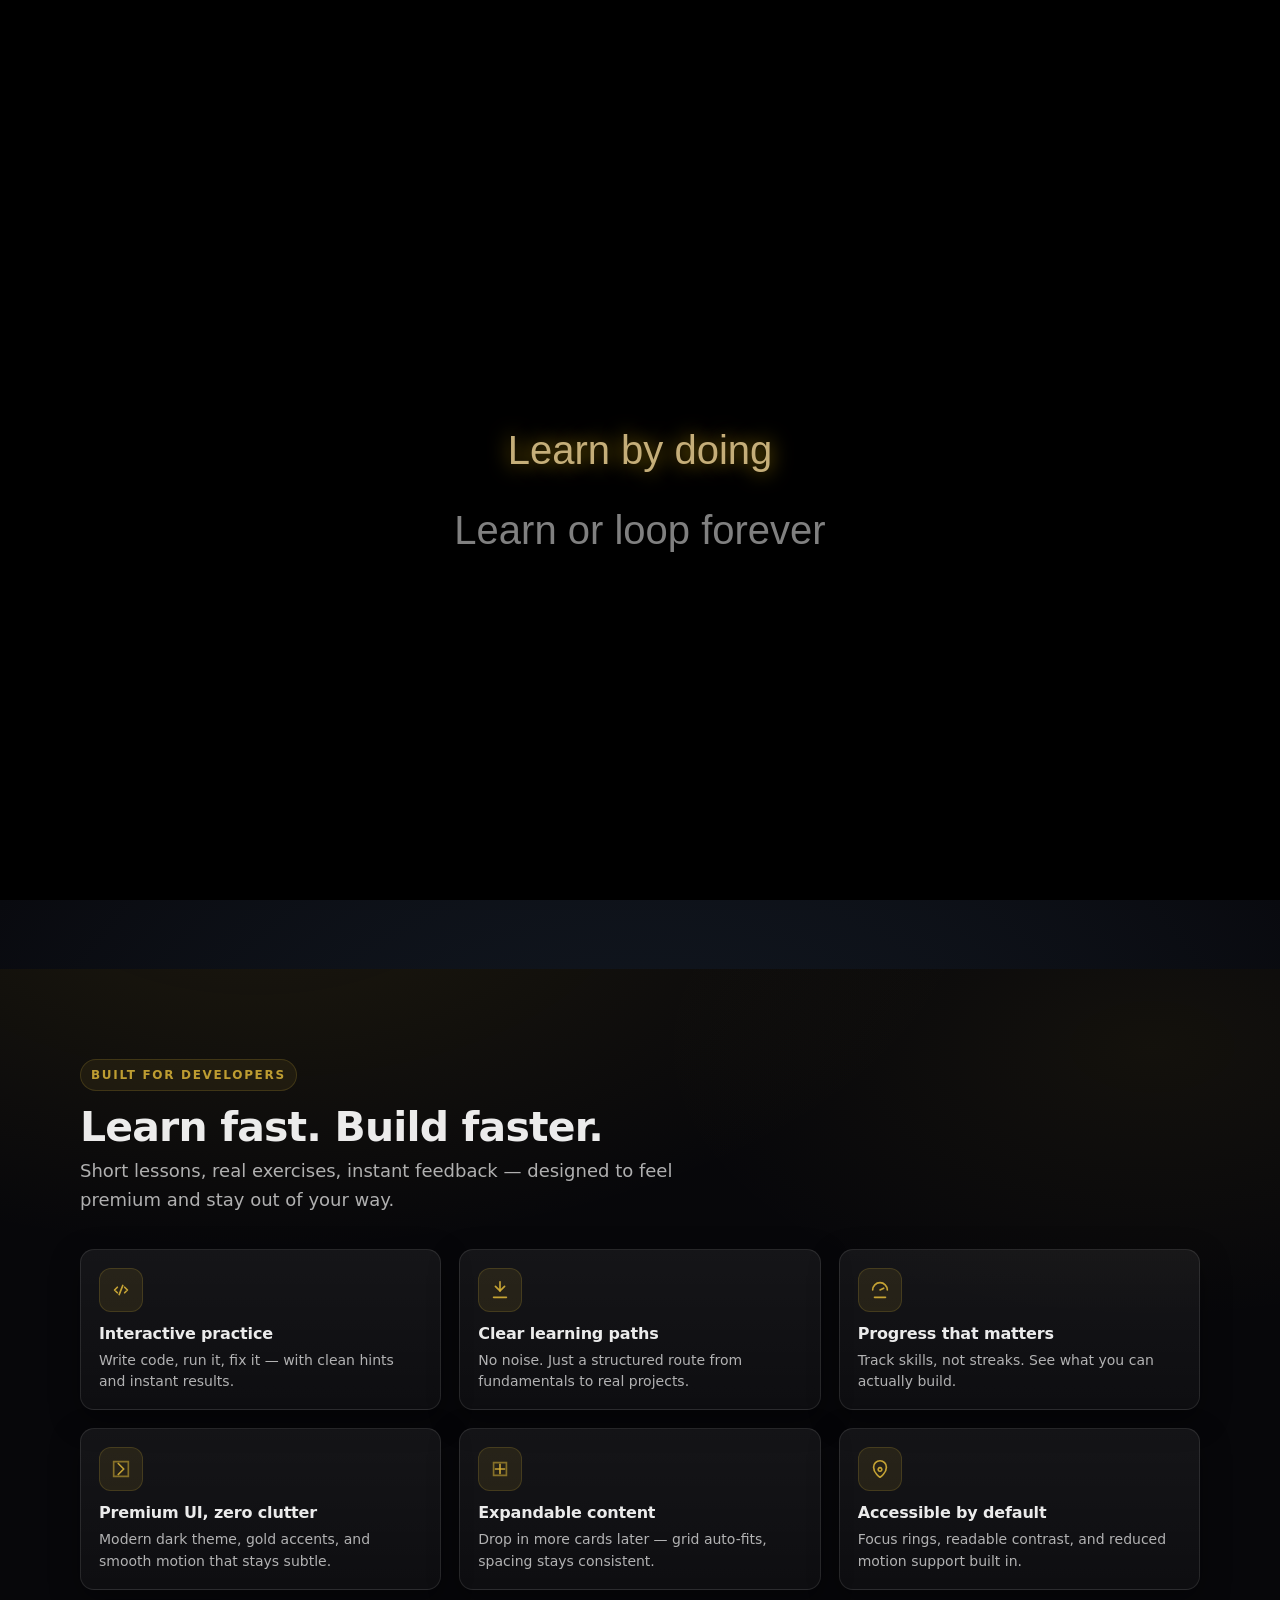
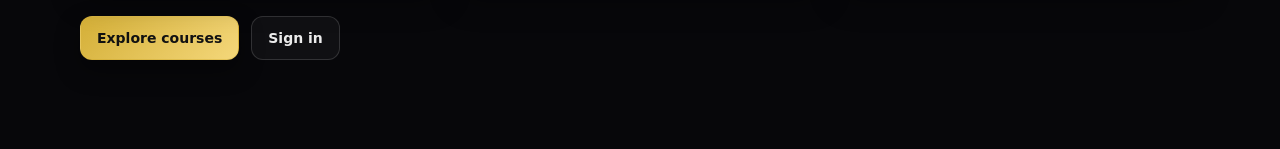
==== index.html @ 48d01db5 "Base commit" ====
<!DOCTYPE html>
<html lang="en">
<head>
    <meta charset="UTF-8">
    <meta name="viewport" content="width=device-width, initial-scale=1.0">
    <title>L3School | edtech project</title>
    <link rel="stylesheet" href="preloader/preloader.css">
    <link rel="stylesheet" href="background.css">
    <link rel="stylesheet" href="index.css">
    <link rel="stylesheet" href="animation1/anim.css">
    <link rel="stylesheet" href="features.css">
    
</head>

<body>
    <div class="preloader">
    <div class="mask"></div>
    <div class="list">
        <div class="track">
        <div class="item">Learn by doing</div>
        <div class="item">Learn or loop forever</div>
        <div class="item">Learning starts right here</div>
        <div class="item">Degrees don’t debug code.</div>
        <div class="item">Write it, break it, fix it.</div>
        <div class="item">Loading lessons…</div>
        </div>
    </div>
    </div>
    <div class="bg-container">
        <div id="stars"></div>
        <div id="stars2"></div>
        <div id="stars3"></div>
    </div>

    <header class="l3-topbar">
    <div class="l3-container l3-topbar__inner">
        <a class="l3-brand" href="index.html" aria-label="L3 Schools home">
        <span class="l3-brand__mark" aria-hidden="true"></span>
        <span class="l3-brand__text">L3 Schools</span>
        </a>

        <nav class="l3-nav" aria-label="Primary">
        <a class="l3-nav__link" href="index.html" aria-current="page">Home</a>
        <a class="l3-nav__link" href="courses.html">Courses</a>
        <a class="l3-nav__link" href="login.html">Login</a>
        <a class="l3-nav__link" href="dashboard.html">Dashboard</a>
        </nav>
    </div>
    </header>

    <div class="container">
        <div class="word-column">
            <div class="word" data-target="w1">Welcome</div>
            <div class="word" data-target="w2">grow</div>
            <div class="word" data-target="w3">Python</div>
            <div class="word" data-target="w4">deployment</div>
            <div class="word" data-target="w5">motion</div>
        </div>

        <div class="text-area hidden">
            <div class="line"><span id="w1" class="slot"></span> to the future of learning, where curiosity meets code and ideas turn into reality. Learn, build,</div>
            <div class="line"> break and improve as you<span id="w2" class="slot"></span>through every step of your journey. HTML shapes the structure, CSS</div>
            <div class="line">adds the styles, Javascript brings it to life,<span id="w3" class="slot"></span> powers the logic and C++ sharpens your thinking.</div>
            <div class="line">From Algorithms to Data Structures, from debugging to<span id="w4" class="slot"></span> we help you grow line by line,</div>
            <div class="line">function by function untill you're ready to create anything and turning logic into<span id="w5" class="slot"></span>.</div>
        </div>
    </div>

    <script src="animation1/anim.js"></script>
    <script src="background.js"></script>
    <script src="preloader/preloader.js"></script>
</body>

<section class="l3-section" aria-labelledby="features-title">
  <div class="l3-container">
    <header class="l3-section__head">
      <p class="l3-kicker">Built for developers</p>
      <h2 id="features-title" class="l3-title">Learn fast. Build faster.</h2>
      <p class="l3-subtitle">
        Short lessons, real exercises, instant feedback — designed to feel premium and stay out of your way.
      </p>
    </header>

    <div class="l3-features" role="list">
      <article class="l3-card" role="listitem">
        <div class="l3-card__icon" aria-hidden="true">
          <svg viewBox="0 0 24 24" fill="none">
            <path d="M8 9l-3 3 3 3M16 9l3 3-3 3" stroke="currentColor" stroke-width="1.8" stroke-linecap="round" stroke-linejoin="round"/>
            <path d="M14 7l-4 10" stroke="currentColor" stroke-width="1.8" stroke-linecap="round"/>
          </svg>
        </div>
        <h3 class="l3-card__title">Interactive practice</h3>
        <p class="l3-card__text">Write code, run it, fix it — with clean hints and instant results.</p>
      </article>

      <article class="l3-card" role="listitem">
        <div class="l3-card__icon" aria-hidden="true">
          <svg viewBox="0 0 24 24" fill="none">
            <path d="M12 3v10" stroke="currentColor" stroke-width="1.8" stroke-linecap="round"/>
            <path d="M7 8l5 5 5-5" stroke="currentColor" stroke-width="1.8" stroke-linecap="round" stroke-linejoin="round"/>
            <path d="M5 20h14" stroke="currentColor" stroke-width="1.8" stroke-linecap="round"/>
          </svg>
        </div>
        <h3 class="l3-card__title">Clear learning paths</h3>
        <p class="l3-card__text">No noise. Just a structured route from fundamentals to real projects.</p>
      </article>

      <article class="l3-card" role="listitem">
        <div class="l3-card__icon" aria-hidden="true">
          <svg viewBox="0 0 24 24" fill="none">
            <path d="M4 12a8 8 0 0 1 16 0" stroke="currentColor" stroke-width="1.8" stroke-linecap="round"/>
            <path d="M12 12l4-2" stroke="currentColor" stroke-width="1.8" stroke-linecap="round"/>
            <path d="M6 20h12" stroke="currentColor" stroke-width="1.8" stroke-linecap="round"/>
          </svg>
        </div>
        <h3 class="l3-card__title">Progress that matters</h3>
        <p class="l3-card__text">Track skills, not streaks. See what you can actually build.</p>
      </article>

      <article class="l3-card" role="listitem">
        <div class="l3-card__icon" aria-hidden="true">
          <svg viewBox="0 0 24 24" fill="none">
            <path d="M9 18l6-6-6-6" stroke="currentColor" stroke-width="1.8" stroke-linecap="round" stroke-linejoin="round"/>
            <path d="M4 4h16v16H4z" stroke="currentColor" stroke-width="1.8" opacity="0.6"/>
          </svg>
        </div>
        <h3 class="l3-card__title">Premium UI, zero clutter</h3>
        <p class="l3-card__text">Modern dark theme, gold accents, and smooth motion that stays subtle.</p>
      </article>

      <article class="l3-card" role="listitem">
        <div class="l3-card__icon" aria-hidden="true">
          <svg viewBox="0 0 24 24" fill="none">
            <path d="M7 12h10" stroke="currentColor" stroke-width="1.8" stroke-linecap="round"/>
            <path d="M12 7v10" stroke="currentColor" stroke-width="1.8" stroke-linecap="round"/>
            <path d="M5 5h14v14H5z" stroke="currentColor" stroke-width="1.8" opacity="0.6"/>
          </svg>
        </div>
        <h3 class="l3-card__title">Expandable content</h3>
        <p class="l3-card__text">Drop in more cards later — grid auto-fits, spacing stays consistent.</p>
      </article>

      <article class="l3-card" role="listitem">
        <div class="l3-card__icon" aria-hidden="true">
          <svg viewBox="0 0 24 24" fill="none">
            <path d="M12 21s7-4.5 7-11a7 7 0 0 0-14 0c0 6.5 7 11 7 11z" stroke="currentColor" stroke-width="1.8" stroke-linejoin="round"/>
            <path d="M12 10.5a2 2 0 1 0 0.001 0z" stroke="currentColor" stroke-width="1.8"/>
          </svg>
        </div>
        <h3 class="l3-card__title">Accessible by default</h3>
        <p class="l3-card__text">Focus rings, readable contrast, and reduced motion support built in.</p>
      </article>
    </div>

    <div class="l3-section__cta">
      <a class="l3-btn" href="courses.html">Explore courses</a>
      <a class="l3-btn l3-btn--ghost" href="login.html">Sign in</a>
    </div>
  </div>
</section>

</html>
---- preloader/preloader.css ----
*{
    margin: 0;
    padding: 0;
    box-sizing: border-box;
    font-family: 'Montserrat', 'Poppins', sans-serif, Georgia, 'Times New Roman', Times, serif;
}
.preloader {
  position: fixed;
  inset: 0;
  z-index: 9999;
  background: black;
  display: flex;
  align-items: center;
  justify-content: center;
  overflow: hidden;
  color: white;
}

.list {
    position: relative;
    height: 240px;
    width: min(90vw, 600px);
    overflow: hidden;
    z-index: 2;
}

.track {
    position: absolute;
    top: 80px;
    width: 100%;
}

.item {
    height: 80px;
    display: flex;
    align-items: center;
    text-align: center;
    padding: 0 1rem;
    font-size: clamp(20px, 5vw, 40px);
    justify-content: center;
    opacity: 0.5;
    transition: opacity 0.5s ease, transform 0.5s ease, color 0.5s ease;
}

.bg-container {
    background: radial-gradient(#1A2532, black);
    position: fixed;
    inset: 0;
    z-index: -1;
    perspective: 1000px;
}

.item.active {
    color: #C5AE79;
    opacity: 1;
    text-shadow: 0 0 20px rgba(255,200,0,0.6);
}
---- background.css ----
html {
  height: 100%;
  background: radial-gradient(ellipse at bottom, #1B2735 0%, #090A0F 100%);
  overflow-x: hidden;
  overflow-y: auto;
}
html.is-loading,
body.is-loading{
  overflow-x: hidden;
}

.bg-container {
  position: fixed;
  inset: 0;
  z-index: -1;
  overflow: hidden;
}

#stars, #stars2, #stars3 {
  position: absolute;
  top: 0;
  left: 0;
  background: transparent;
  z-index: -1;
}

#stars {
  width: 1px;
  height: 1px;
  animation: animStar 50s linear infinite;
}

#stars2 {
  width: 2px;
  height: 2px;
  animation: animStar 100s linear infinite;
}

#stars3 {
  width: 3px;
  height: 3px;
  animation: animStar 150s linear infinite;
}

@keyframes animStar {
  from { transform: translateY(0); }
  to { transform: translateY(-2000px); }
}
---- index.css ----
.l3-topbar{
  position: sticky;
  top: 0;
  z-index: 100;
  backdrop-filter: blur(15px);
  background: transparent;
  border-bottom: 1px solid rgba(255,255,255,0.08);
}

.l3-topbar__inner{
  display: flex;
  align-items: center;
  justify-content: space-between;
  padding: 14px 0;
  gap: 16px;
}

.l3-brand{
  display: inline-flex;
  align-items: center;
  gap: 12px;
  text-decoration: none;
}

.l3-brand__mark{
  width: 14px;
  height: 14px;
  border-radius: 5px;
  background: linear-gradient(135deg, #d4af37, #f4d77a);
  box-shadow: 0 0 0 1px rgba(212,175,55,0.25), 0 0 30px rgba(212,175,55,0.25);
}

.l3-brand__text{
  font-weight: 800;
  letter-spacing: -0.02em;
  color: rgba(255,255,255,0.98);
}

.l3-nav{
  display: flex;
  flex-wrap: wrap;
  gap: 18px;
  align-items: center;
}

.l3-nav__link{
  color: rgba(255,255,255,0.80);
  text-decoration: none;
  font-weight: 600;
  padding: 10px 10px;
  border-radius: 10px;
  transition: color 180ms ease, background 180ms ease, border-color 180ms ease;
  border: 1px solid transparent;
}

.l3-nav__link:hover{
  color: rgba(255,255,255,0.95);
  border-color: rgba(212,175,55,0.22);
  background: rgba(212,175,55,0.06);
}

.l3-nav__link[aria-current="page"]{
  color: rgba(255,255,255,0.98);
  border-color: rgba(212,175,55,0.28);
  background: rgba(212,175,55,0.10);
}

@media (prefers-reduced-motion: reduce){
  *, *::before, *::after{
    animation-duration: 1ms !important;
    animation-iteration-count: 1 !important;
    transition-duration: 1ms !important;
    scroll-behavior: auto !important;
  }
  .preloader{ display: none; } /* or instantly hide via JS */
}
---- animation1/anim.css ----
/* Main container */
.container{
  min-height: 100svh;
  display: flex;
  align-items: center;
  justify-content: center;
  padding: clamp(16px, 4vw, 48px);
  gap: clamp(16px, 4vw, 60px);
  margin-top: 0;
}

/* LEFT WORD COLUMN */
.word-column {
  display: flex;
  flex-direction: column;
  gap: 25px;
}

.word {
  font-size: 1.4rem;
  color: #d4af37;
  transition: transform 1s ease, opacity 0.5s;
}

/* TEXT AREA */
.text-area {
  font-size: 1.4rem;
  line-height: 2;
  max-width: 100%;
}

.hidden {
  opacity: 0;
}

/* FORCE SINGLE LINE */
.line {
  color: white;
  opacity: 0;
  white-space: nowrap; /* 🔥 prevents wrapping */
  clip-path: inset(0 100% 0 0);
  transition: clip-path 0.8s ease, opacity 0.4s ease;
}

.line.show {
  opacity: 1;
  clip-path: inset(0 0 0 0);
}

.slot {
  display: inline-block;
  min-width: none;
  text-align: center;
  margin: 0 6px;
}

.filled {
  color: #d4af37;
  text-shadow: 0 0 12px rgba(212,175,55,0.7);
}

@media (max-width: 768px){
  .container{
    flex-direction: column;
    text-align: center;
  }
  .word-column{
    flex-direction: row;
    flex-wrap: wrap;
    justify-content: center;
  }
}
---- features.css ----
/* ===== L3 Schools: Features Section (drop-in) ===== */
:root{
  --l3-bg: #07070a;
  --l3-surface: rgba(255,255,255,0.04);
  --l3-surface-2: rgba(255,255,255,0.06);
  --l3-border: rgba(255,255,255,0.10);
  --l3-text: rgba(255,255,255,0.92);
  --l3-muted: rgba(255,255,255,0.68);
  --l3-gold: #d4af37;
  --l3-gold-2: #f4d77a;

  --l3-radius: 14px;
  --l3-shadow: 0 14px 40px rgba(0,0,0,0.55);
  --l3-glow: 0 0 0 1px rgba(212,175,55,0.16), 0 0 40px rgba(212,175,55,0.10);

  --l3-container: 1120px;
  --l3-ease: cubic-bezier(.22,.61,.36,1);
}

.l3-section{
  background: radial-gradient(1200px 600px at 20% -10%, rgba(212,175,55,0.10), transparent 60%),
              radial-gradient(900px 500px at 90% 10%, rgba(212,175,55,0.06), transparent 55%),
              var(--l3-bg);
  color: var(--l3-text);
  padding: clamp(52px, 7vw, 96px) 0;
}

.l3-container{
  width: min(92vw, var(--l3-container));
  margin: 0 auto;
}

.l3-section__head{
  max-width: 72ch;
}

.l3-kicker{
  display: inline-block;
  font: 600 12px/1.2 ui-sans-serif, system-ui, -apple-system, Segoe UI, Roboto, Arial, sans-serif;
  letter-spacing: 0.14em;
  text-transform: uppercase;
  color: rgba(212,175,55,0.88);
  background: rgba(212,175,55,0.08);
  border: 1px solid rgba(212,175,55,0.18);
  padding: 8px 10px;
  border-radius: 999px;
}

.l3-title{
  margin: 14px 0 8px;
  font: 700 clamp(26px, 3.2vw, 44px)/1.08 ui-sans-serif, system-ui, -apple-system, Segoe UI, Roboto, Arial, sans-serif;
  letter-spacing: -0.02em;
}

.l3-subtitle{
  margin: 0;
  color: var(--l3-muted);
  font: 400 clamp(14px, 1.6vw, 18px)/1.6 ui-sans-serif, system-ui, -apple-system, Segoe UI, Roboto, Arial, sans-serif;
}

.l3-features{
  margin-top: clamp(22px, 3vw, 34px);
  display: grid;
  grid-template-columns: repeat(12, 1fr);
  gap: clamp(12px, 2vw, 18px);
}

.l3-card{
  grid-column: span 4;
  position: relative;
  padding: 18px 18px 16px;
  border-radius: var(--l3-radius);
  background: linear-gradient(180deg, rgba(255,255,255,0.06), rgba(255,255,255,0.03));
  border: 1px solid var(--l3-border);
  box-shadow: 0 10px 30px rgba(0,0,0,0.35);
  transition: transform 280ms var(--l3-ease), box-shadow 280ms var(--l3-ease), border-color 280ms var(--l3-ease);
  transform: translateZ(0);
}

.l3-card::before{
  content:"";
  position:absolute;
  inset: 0;
  border-radius: inherit;
  pointer-events:none;
  opacity: 0;
  box-shadow: var(--l3-glow);
  transition: opacity 280ms var(--l3-ease);
}

.l3-card__icon{
  width: 44px;
  height: 44px;
  border-radius: 12px;
  display: grid;
  place-items: center;
  color: rgba(212,175,55,0.92);
  background: rgba(212,175,55,0.10);
  border: 1px solid rgba(212,175,55,0.18);
}

.l3-card__icon svg{
  width: 22px;
  height: 22px;
}

.l3-card__title{
  margin: 12px 0 6px;
  font: 650 16px/1.25 ui-sans-serif, system-ui, -apple-system, Segoe UI, Roboto, Arial, sans-serif;
  letter-spacing: -0.01em;
}

.l3-card__text{
  margin: 0;
  color: var(--l3-muted);
  font: 400 14px/1.55 ui-sans-serif, system-ui, -apple-system, Segoe UI, Roboto, Arial, sans-serif;
}

.l3-card:hover{
  transform: translateY(-4px);
  border-color: rgba(212,175,55,0.22);
  box-shadow: var(--l3-shadow);
}

.l3-card:hover::before{ opacity: 1; }

.l3-card:focus-within{
  outline: 3px solid rgba(212,175,55,0.35);
  outline-offset: 2px;
}

.l3-section__cta{
  margin-top: clamp(18px, 3vw, 26px);
  display: flex;
  gap: 12px;
  flex-wrap: wrap;
}

.l3-btn{
  display: inline-flex;
  align-items: center;
  justify-content: center;
  height: 44px;
  padding: 0 16px;
  border-radius: 12px;
  text-decoration: none;
  color: #111;
  background: linear-gradient(135deg, var(--l3-gold), var(--l3-gold-2));
  border: 1px solid rgba(212,175,55,0.35);
  box-shadow: 0 10px 24px rgba(0,0,0,0.38);
  transition: transform 220ms var(--l3-ease), filter 220ms var(--l3-ease), box-shadow 220ms var(--l3-ease);
  font: 650 14px/1 ui-sans-serif, system-ui, -apple-system, Segoe UI, Roboto, Arial, sans-serif;
}

.l3-btn:hover{ transform: translateY(-1px); filter: brightness(1.03); }
.l3-btn:active{ transform: translateY(0px); }

.l3-btn--ghost{
  background: rgba(255,255,255,0.04);
  color: var(--l3-text);
  border: 1px solid rgba(255,255,255,0.14);
  box-shadow: none;
}

.l3-btn--ghost:hover{
  border-color: rgba(212,175,55,0.22);
  box-shadow: 0 0 0 1px rgba(212,175,55,0.12);
}

@media (max-width: 980px){
  .l3-card{ grid-column: span 6; }
}

@media (max-width: 620px){
  .l3-card{ grid-column: span 12; }
}

@media (prefers-reduced-motion: reduce){
  .l3-card, .l3-btn{ transition: none; }
  .l3-card:hover, .l3-btn:hover{ transform: none; }
}
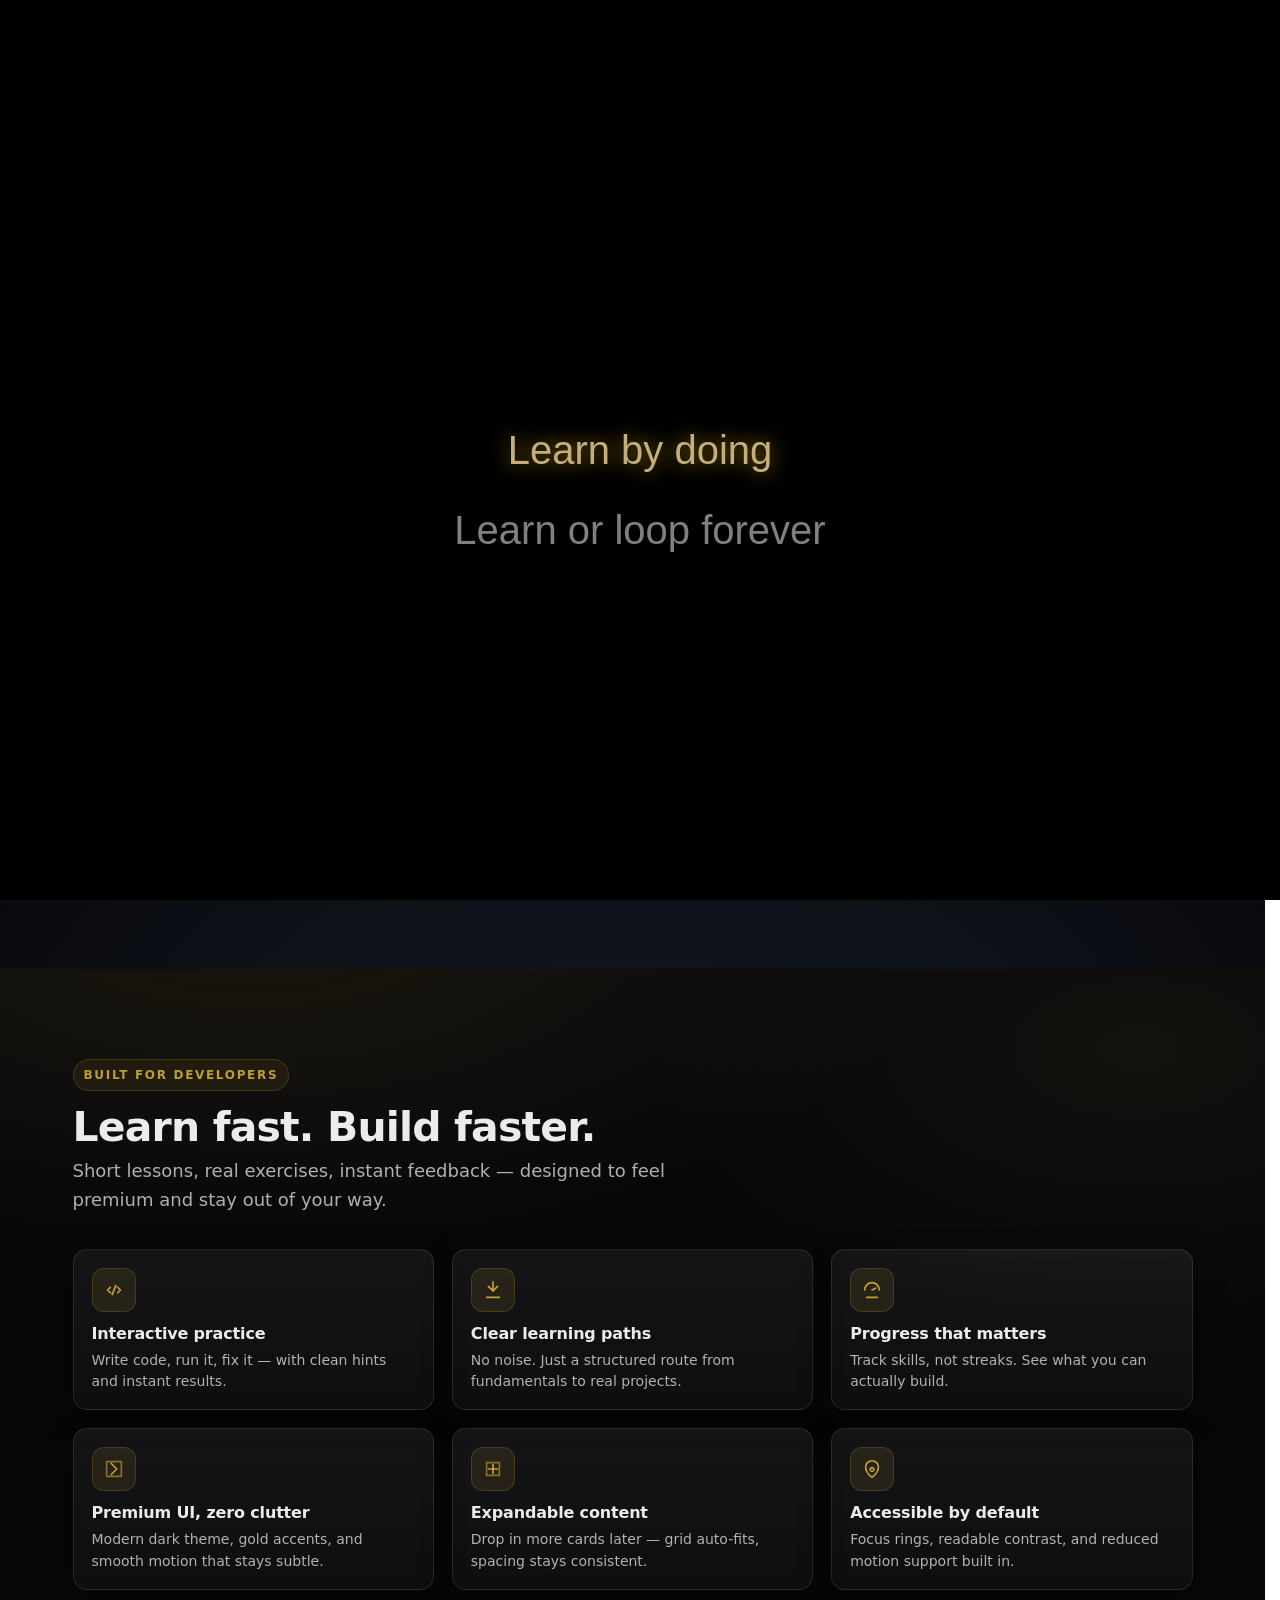
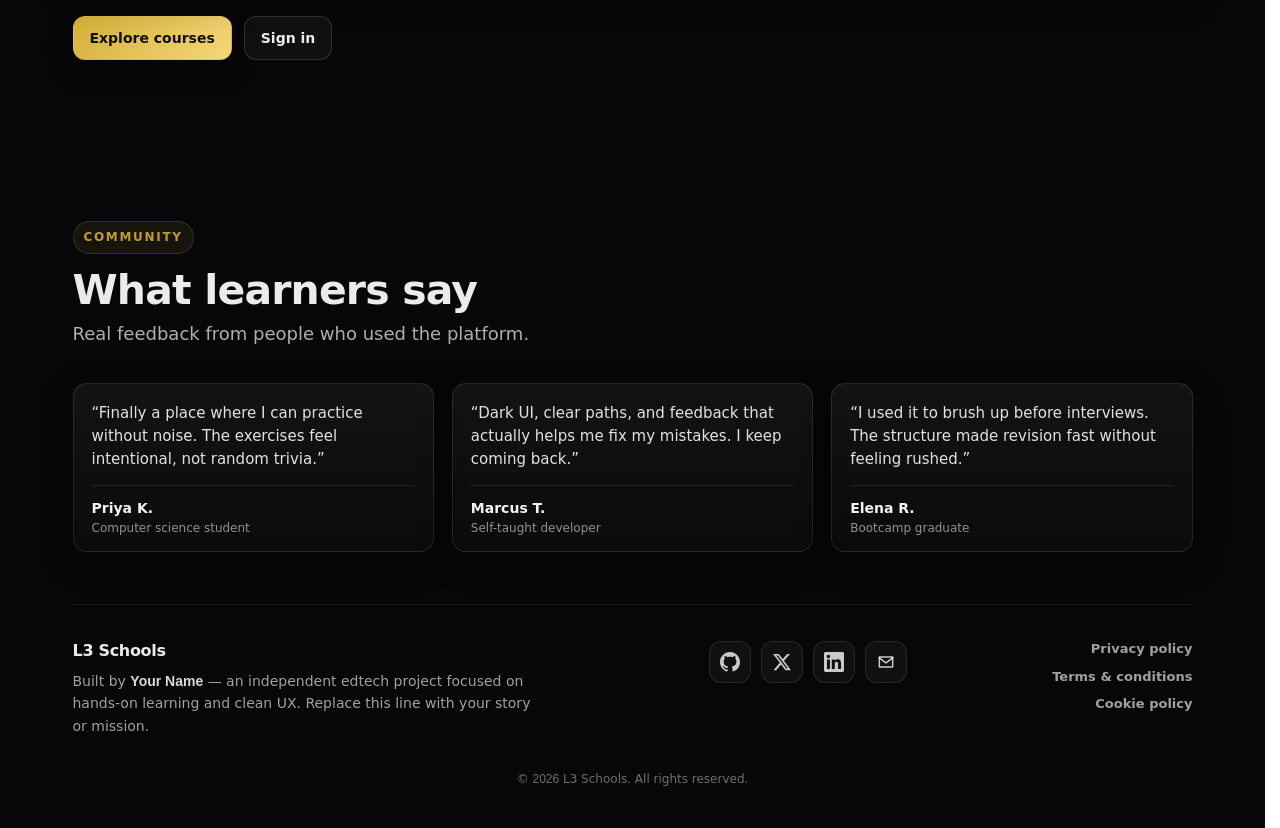
==== commit 6a624582: "final for now" ====
--- a/index.html
+++ b/index.html
@@ -5,15 +5,23 @@
     <meta name="viewport" content="width=device-width, initial-scale=1.0">
     <title>L3School | edtech project</title>
     <link rel="stylesheet" href="preloader/preloader.css">
+    <script>
+      (function () {
+        try {
+          if (sessionStorage.getItem("l3_preloader_seen") === "1") {
+            document.documentElement.classList.add("l3-preloader-skip");
+          }
+        } catch (e) {}
+      })();
+    </script>
     <link rel="stylesheet" href="background.css">
     <link rel="stylesheet" href="index.css">
     <link rel="stylesheet" href="animation1/anim.css">
     <link rel="stylesheet" href="features.css">
-    
 </head>
 
 <body>
-    <div class="preloader">
+    <div class="preloader" aria-hidden="true">
     <div class="mask"></div>
     <div class="list">
         <div class="track">
@@ -32,10 +40,9 @@
         <div id="stars3"></div>
     </div>
 
-    <header class="l3-topbar">
+    <header class="l3-topbar" id="site-header">
     <div class="l3-container l3-topbar__inner">
         <a class="l3-brand" href="index.html" aria-label="L3 Schools home">
-        <span class="l3-brand__mark" aria-hidden="true"></span>
         <span class="l3-brand__text">L3 Schools</span>
         </a>
 
@@ -48,6 +55,13 @@
     </div>
     </header>
 
+    <section class="l3-hero" aria-labelledby="hero-motto">
+      <div class="l3-hero__intro">
+      <h1 id="hero-motto" class="l3-hero-motto">Learn code by writing it — line by line, project by project.</h1>
+      <p class="l3-hero-lede">Practice real programming, get instant feedback, and grow from your first loop to full builds.</p>
+      </div>
+
+    <div class="l3-hero__animation">
     <div class="container">
         <div class="word-column">
             <div class="word" data-target="w1">Welcome</div>
@@ -65,11 +79,26 @@
             <div class="line">function by function untill you're ready to create anything and turning logic into<span id="w5" class="slot"></span>.</div>
         </div>
     </div>
-
-    <script src="animation1/anim.js"></script>
-    <script src="background.js"></script>
-    <script src="preloader/preloader.js"></script>
-</body>
+    </div>
+
+      <div class="l3-hero-strip" role="group" aria-label="Highlights">
+        <div class="l3-hero-chip">
+          <span class="l3-hero-chip__label">Practice</span>
+          <span class="l3-hero-chip__hint">Run code in the flow</span>
+        </div>
+        <div class="l3-hero-chip">
+          <span class="l3-hero-chip__label">Paths</span>
+          <span class="l3-hero-chip__hint">Structured, no noise</span>
+        </div>
+        <div class="l3-hero-chip">
+          <span class="l3-hero-chip__label">Progress</span>
+          <span class="l3-hero-chip__hint">Skills you can prove</span>
+        </div>
+        <div class="l3-hero-chip l3-hero-chip--cta">
+          <a class="l3-hero-chip__link" href="courses.html">Browse courses →</a>
+        </div>
+      </div>
+    </section>
 
 <section class="l3-section" aria-labelledby="features-title">
   <div class="l3-container">
@@ -159,4 +188,94 @@
   </div>
 </section>
 
-</html>+<footer class="l3-site-footer" aria-labelledby="footer-testimonials-title">
+  <div class="l3-container">
+    <section class="l3-testimonials">
+      <header class="l3-testimonials__head">
+        <p class="l3-kicker">Community</p>
+        <h2 id="footer-testimonials-title" class="l3-title">What learners say</h2>
+        <p class="l3-subtitle">Real feedback from people who used the platform.</p>
+      </header>
+      <div class="l3-testimonials__grid" role="list">
+        <figure class="l3-quote" role="listitem">
+          <blockquote class="l3-quote__text">
+            “Finally a place where I can practice without noise. The exercises feel intentional, not random trivia.”
+          </blockquote>
+          <figcaption class="l3-quote__meta">
+            <span class="l3-quote__name">Priya K.</span>
+            <span class="l3-quote__role">Computer science student</span>
+          </figcaption>
+        </figure>
+        <figure class="l3-quote" role="listitem">
+          <blockquote class="l3-quote__text">
+            “Dark UI, clear paths, and feedback that actually helps me fix my mistakes. I keep coming back.”
+          </blockquote>
+          <figcaption class="l3-quote__meta">
+            <span class="l3-quote__name">Marcus T.</span>
+            <span class="l3-quote__role">Self-taught developer</span>
+          </figcaption>
+        </figure>
+        <figure class="l3-quote" role="listitem">
+          <blockquote class="l3-quote__text">
+            “I used it to brush up before interviews. The structure made revision fast without feeling rushed.”
+          </blockquote>
+          <figcaption class="l3-quote__meta">
+            <span class="l3-quote__name">Elena R.</span>
+            <span class="l3-quote__role">Bootcamp graduate</span>
+          </figcaption>
+        </figure>
+      </div>
+    </section>
+
+    <div class="l3-footer-meta">
+      <div class="l3-footer-meta__brand">
+        <p class="l3-footer-meta__title">L3 Schools</p>
+        <p class="l3-footer-meta__about">
+          Built by <strong class="l3-footer-meta__creator">Your Name</strong> — an independent edtech project focused on hands-on learning and clean UX. Replace this line with your story or mission.
+        </p>
+      </div>
+
+      <div class="l3-footer-meta__social" aria-label="Social links">
+        <a class="l3-social" href="https://github.com/" target="_blank" rel="noopener noreferrer" aria-label="GitHub">
+          <svg viewBox="0 0 24 24" fill="currentColor" aria-hidden="true"><path d="M12 0C5.37 0 0 5.37 0 12c0 5.31 3.435 9.795 8.205 11.385.6.105.825-.255.825-.57 0-.285-.015-1.23-.015-2.235-3.015.555-3.795-.735-4.035-1.41-.135-.345-.72-1.41-1.23-1.695-.42-.225-1.02-.78-.015-.795.945-.015 1.62.87 1.845 1.23 1.08 1.815 2.805 1.305 3.495.99.105-.78.42-1.305.765-1.605-2.67-.3-5.46-1.335-5.46-5.925 0-1.305.465-2.385 1.23-3.225-.12-.3-.54-1.53.12-3.18 0 0 1.005-.315 3.3 1.23.96-.27 1.98-.405 3-.405s2.04.135 3 .405c2.295-1.56 3.3-1.23 3.3-1.23.66 1.65.24 2.88.12 3.18.765.84 1.23 1.905 1.23 3.225 0 4.605-2.805 5.625-5.475 5.925.435.375.81 1.095.81 2.22 0 1.605-.015 2.895-.015 3.3 0 .315.225.69.825.57A12.02 12.02 0 0024 12c0-6.63-5.37-12-12-12z"/></svg>
+        </a>
+        <a class="l3-social" href="https://twitter.com/" target="_blank" rel="noopener noreferrer" aria-label="X (Twitter)">
+          <svg viewBox="0 0 24 24" fill="currentColor" aria-hidden="true"><path d="M18.244 2.25h3.308l-7.227 8.26 8.502 11.24H16.17l-5.214-6.817L4.99 21.75H1.68l7.73-8.835L1.254 2.25H8.08l4.713 6.231zm-1.161 17.52h1.833L7.084 4.126H5.117z"/></svg>
+        </a>
+        <a class="l3-social" href="https://www.linkedin.com/" target="_blank" rel="noopener noreferrer" aria-label="LinkedIn">
+          <svg viewBox="0 0 24 24" fill="currentColor" aria-hidden="true"><path d="M20.447 20.452h-3.554v-5.569c0-1.328-.027-3.037-1.852-3.037-1.853 0-2.136 1.445-2.136 2.939v5.667H9.351V9h3.414v1.561h.046c.477-.9 1.637-1.85 3.37-1.85 3.601 0 4.267 2.37 4.267 5.455v6.286zM5.337 7.433c-1.144 0-2.063-.926-2.063-2.065 0-1.138.92-2.063 2.063-2.063 1.14 0 2.064.925 2.064 2.063 0 1.139-.925 2.065-2.064 2.065zm1.782 13.019H3.555V9h3.564v11.452zM22.225 0H1.771C.792 0 0 .774 0 1.729v20.542C0 23.227.792 24 1.771 24h20.451C23.2 24 24 23.227 24 22.271V1.729C24 .774 23.2 0 22.222 0h.003z"/></svg>
+        </a>
+        <a class="l3-social" href="mailto:hello@example.com" aria-label="Email">
+          <svg viewBox="0 0 24 24" fill="none" stroke="currentColor" stroke-width="1.8" aria-hidden="true"><path stroke-linecap="round" stroke-linejoin="round" d="M4 6h16v12H4z"/><path stroke-linecap="round" stroke-linejoin="round" d="M4 7l8 6 8-6"/></svg>
+        </a>
+      </div>
+
+      <nav class="l3-footer-meta__legal" aria-label="Legal">
+        <a href="#">Privacy policy</a>
+        <a href="#">Terms &amp; conditions</a>
+        <a href="#">Cookie policy</a>
+      </nav>
+    </div>
+
+    <p class="l3-footer-copy">© <span id="footer-year"></span> L3 Schools. All rights reserved.</p>
+  </div>
+</footer>
+
+    <script src="animation1/anim.js"></script>
+    <script src="background.js"></script>
+    <script src="preloader/preloader.js"></script>
+    <script>
+      (function () {
+        var header = document.getElementById("site-header");
+        function onScroll() {
+          if (!header) return;
+          header.classList.toggle("is-scrolled", window.scrollY > 48);
+        }
+        onScroll();
+        window.addEventListener("scroll", onScroll, { passive: true });
+        var y = document.getElementById("footer-year");
+        if (y) y.textContent = String(new Date().getFullYear());
+      })();
+    </script>
+</body>
+</html>
--- a/preloader/preloader.css
+++ b/preloader/preloader.css
@@ -4,6 +4,11 @@
     box-sizing: border-box;
     font-family: 'Montserrat', 'Poppins', sans-serif, Georgia, 'Times New Roman', Times, serif;
 }
+/* Skip replay when user already saw intro this tab (see preloader.js + index.html) */
+html.l3-preloader-skip .preloader {
+  display: none !important;
+}
+
 .preloader {
   position: fixed;
   inset: 0;
--- a/background.css
+++ b/background.css
@@ -1,5 +1,6 @@
 html {
   height: 100%;
+  scrollbar-gutter: stable;
   background: radial-gradient(ellipse at bottom, #1B2735 0%, #090A0F 100%);
   overflow-x: hidden;
   overflow-y: auto;
--- a/index.css
+++ b/index.css
@@ -1,11 +1,195 @@
+:root{
+  --l3-container: 1120px;
+}
+
+/* Shared with all pages that load index.css */
+.l3-container{
+  width: min(92vw, var(--l3-container));
+  margin-inline: auto;
+}
+
+/* — Hero (motto + animation + strip) — */
+.l3-hero{
+  min-height: 100svh;
+  display: flex;
+  flex-direction: column;
+  align-items: stretch;
+  justify-content: center;
+  padding: clamp(76px, 9vh, 112px) 0 clamp(36px, 6vh, 72px);
+  gap: clamp(18px, 3.5vw, 32px);
+}
+
+.l3-hero__intro{
+  text-align: center;
+  padding: 0 clamp(16px, 4vw, 48px);
+  max-width: min(92vw, var(--l3-container, 1120px));
+  margin-inline: auto;
+}
+
+.l3-hero-motto{
+  margin: 0 auto;
+  max-width: min(92vw, 26ch);
+  font: 800 clamp(28px, 5.2vw, 52px)/1.08 ui-sans-serif, system-ui, -apple-system, Segoe UI, Roboto, Arial, sans-serif;
+  letter-spacing: -0.03em;
+  text-wrap: balance;
+  background: linear-gradient(120deg, #fff6d4 0%, #e8c96a 32%, #d4af37 52%, #f4d77a 100%);
+  -webkit-background-clip: text;
+  background-clip: text;
+  color: transparent;
+  filter: drop-shadow(0 1px 12px rgba(212, 175, 55, 0.28));
+}
+
+@supports not ((-webkit-background-clip: text) or (background-clip: text)){
+  .l3-hero-motto{
+    color: #e8c96a;
+    background: none;
+    filter: none;
+  }
+}
+
+.l3-hero-lede{
+  margin: 12px auto 0;
+  max-width: 52ch;
+  font: 500 clamp(15px, 1.85vw, 18px)/1.55 ui-sans-serif, system-ui, -apple-system, Segoe UI, Roboto, Arial, sans-serif;
+  color: rgba(255, 255, 255, 0.62);
+  text-align: center;
+}
+
+/* Animation sits in a full-width row, biased left (not centered as a block) */
+.l3-hero__animation{
+  width: 100%;
+  padding-left: clamp(20px, 7vw, 120px);
+  padding-right: clamp(12px, 3vw, 32px);
+  box-sizing: border-box;
+}
+
+.l3-hero .container{
+  min-height: 0;
+  width: 100%;
+  max-width: none;
+  margin: clamp(4px, 1.5vw, 12px) 0 0;
+  justify-content: flex-start;
+  align-items: center;
+  padding-left: 0;
+  padding-right: 0;
+  box-sizing: border-box;
+  transform: none;
+}
+
+@media (max-width: 768px){
+  .l3-hero__animation{
+    padding-left: clamp(12px, 4vw, 24px);
+    padding-right: clamp(12px, 4vw, 24px);
+  }
+  .l3-hero .container{
+    justify-content: center;
+  }
+}
+
+.l3-hero-strip{
+  display: flex;
+  flex-wrap: wrap;
+  align-items: stretch;
+  justify-content: center;
+  gap: 10px;
+  max-width: min(92vw, 880px);
+  margin: clamp(8px, 2vw, 16px) auto 0;
+  padding: 0 clamp(16px, 4vw, 48px);
+  align-self: center;
+}
+
+.l3-hero-chip{
+  display: flex;
+  flex-direction: column;
+  align-items: flex-start;
+  gap: 4px;
+  padding: 12px 16px;
+  border-radius: 12px;
+  background: rgba(255, 255, 255, 0.04);
+  border: 1px solid rgba(255, 255, 255, 0.1);
+  box-shadow: 0 8px 24px rgba(0, 0, 0, 0.25);
+  min-width: min(42vw, 160px);
+  text-align: left;
+  transition: border-color 200ms ease, background 200ms ease;
+}
+
+.l3-hero-chip:hover{
+  border-color: rgba(212, 175, 55, 0.28);
+  background: rgba(212, 175, 55, 0.06);
+}
+
+.l3-hero-chip__label{
+  font: 750 13px/1.2 ui-sans-serif, system-ui, -apple-system, Segoe UI, Roboto, Arial, sans-serif;
+  letter-spacing: 0.04em;
+  text-transform: uppercase;
+  color: rgba(212, 175, 55, 0.95);
+}
+
+.l3-hero-chip__hint{
+  font: 500 13px/1.35 ui-sans-serif, system-ui, -apple-system, Segoe UI, Roboto, Arial, sans-serif;
+  color: rgba(255, 255, 255, 0.68);
+}
+
+.l3-hero-chip--cta{
+  justify-content: center;
+  align-items: center;
+  min-width: auto;
+  padding: 0;
+  background: rgba(212, 175, 55, 0.08);
+  border-color: rgba(212, 175, 55, 0.22);
+}
+
+.l3-hero-chip__link{
+  display: inline-flex;
+  align-items: center;
+  justify-content: center;
+  padding: 12px 18px;
+  font: 650 14px/1 ui-sans-serif, system-ui, -apple-system, Segoe UI, Roboto, Arial, sans-serif;
+  color: rgba(255, 255, 255, 0.94);
+  text-decoration: none;
+  border-radius: 12px;
+  width: 100%;
+  height: 100%;
+  transition: color 180ms ease, background 180ms ease;
+}
+
+.l3-hero-chip__link:hover{
+  color: #fff;
+  background: rgba(212, 175, 55, 0.14);
+}
+
+@media (max-width: 620px){
+  .l3-hero-chip{
+    min-width: calc(50% - 8px);
+    flex: 1 1 calc(50% - 8px);
+  }
+  .l3-hero-chip--cta{
+    flex: 1 1 100%;
+  }
+}
 
 .l3-topbar{
   position: sticky;
   top: 0;
   z-index: 100;
-  backdrop-filter: blur(15px);
   background: transparent;
-  border-bottom: 1px solid rgba(255,255,255,0.08);
+  border-bottom: 1px solid transparent;
+  backdrop-filter: none;
+  -webkit-backdrop-filter: none;
+  transition:
+    background 220ms ease,
+    border-color 220ms ease,
+    backdrop-filter 220ms ease,
+    -webkit-backdrop-filter 220ms ease,
+    box-shadow 220ms ease;
+}
+
+.l3-topbar.is-scrolled{
+  background: rgba(7, 7, 10, 0.72);
+  border-bottom-color: rgba(255, 255, 255, 0.08);
+  backdrop-filter: blur(14px);
+  -webkit-backdrop-filter: blur(14px);
+  box-shadow: 0 10px 30px rgba(0, 0, 0, 0.25);
 }
 
 .l3-topbar__inner{
@@ -19,22 +203,13 @@
 .l3-brand{
   display: inline-flex;
   align-items: center;
-  gap: 12px;
   text-decoration: none;
-}
-
-.l3-brand__mark{
-  width: 14px;
-  height: 14px;
-  border-radius: 5px;
-  background: linear-gradient(135deg, #d4af37, #f4d77a);
-  box-shadow: 0 0 0 1px rgba(212,175,55,0.25), 0 0 30px rgba(212,175,55,0.25);
 }
 
 .l3-brand__text{
   font-weight: 800;
   letter-spacing: -0.02em;
-  color: rgba(255,255,255,0.98);
+  color: #fff;
 }
 
 .l3-nav{
@@ -66,6 +241,172 @@
   background: rgba(212,175,55,0.10);
 }
 
+/* — Footer (testimonials + meta) — same base as features for a continuous band */
+.l3-site-footer{
+  background: #07070a;
+  color: rgba(255, 255, 255, 0.92);
+  padding: clamp(40px, 6vw, 72px) 0 clamp(28px, 4vw, 40px);
+  border-top: none;
+}
+
+.l3-testimonials__head{
+  max-width: 72ch;
+}
+
+.l3-testimonials__grid{
+  margin-top: clamp(22px, 3vw, 34px);
+  display: grid;
+  grid-template-columns: repeat(3, 1fr);
+  gap: clamp(12px, 2vw, 18px);
+}
+
+.l3-quote{
+  margin: 0;
+  padding: 18px 18px 16px;
+  border-radius: 14px;
+  background: linear-gradient(180deg, rgba(255, 255, 255, 0.05), rgba(255, 255, 255, 0.02));
+  border: 1px solid rgba(255, 255, 255, 0.1);
+  box-shadow: 0 10px 30px rgba(0, 0, 0, 0.35);
+}
+
+.l3-quote__text{
+  margin: 0;
+  font: 400 15px/1.55 ui-sans-serif, system-ui, -apple-system, Segoe UI, Roboto, Arial, sans-serif;
+  color: rgba(255, 255, 255, 0.88);
+}
+
+.l3-quote__meta{
+  margin-top: 14px;
+  padding-top: 14px;
+  border-top: 1px solid rgba(255, 255, 255, 0.08);
+  display: flex;
+  flex-direction: column;
+  gap: 4px;
+}
+
+.l3-quote__name{
+  font: 650 14px/1.2 ui-sans-serif, system-ui, -apple-system, Segoe UI, Roboto, Arial, sans-serif;
+  color: rgba(255, 255, 255, 0.95);
+}
+
+.l3-quote__role{
+  font: 500 12px/1.2 ui-sans-serif, system-ui, -apple-system, Segoe UI, Roboto, Arial, sans-serif;
+  color: rgba(255, 255, 255, 0.55);
+}
+
+.l3-footer-meta{
+  margin-top: clamp(40px, 4vw, 56px);
+  padding-top: clamp(28px, 3vw, 36px);
+  border-top: 1px solid rgba(255, 255, 255, 0.08);
+  display: grid;
+  grid-template-columns: repeat(12, 1fr);
+  gap: clamp(18px, 3vw, 24px);
+  align-items: start;
+}
+
+.l3-footer-meta__brand{
+  grid-column: span 6;
+}
+
+.l3-footer-meta__title{
+  margin: 0 0 10px;
+  font: 800 16px/1.2 ui-sans-serif, system-ui, -apple-system, Segoe UI, Roboto, Arial, sans-serif;
+  letter-spacing: -0.02em;
+  color: rgba(255, 255, 255, 0.92);
+}
+
+.l3-footer-meta__about{
+  margin: 0;
+  max-width: 52ch;
+  font: 400 14px/1.6 ui-sans-serif, system-ui, -apple-system, Segoe UI, Roboto, Arial, sans-serif;
+  color: rgba(255, 255, 255, 0.62);
+}
+
+.l3-footer-meta__creator{
+  color: rgba(255, 255, 255, 0.85);
+  font-weight: 650;
+}
+
+.l3-footer-meta__social{
+  grid-column: span 3;
+  display: flex;
+  flex-wrap: wrap;
+  gap: 10px;
+  justify-content: flex-end;
+}
+
+.l3-social{
+  display: inline-flex;
+  align-items: center;
+  justify-content: center;
+  width: 42px;
+  height: 42px;
+  border-radius: 12px;
+  color: rgba(255, 255, 255, 0.78);
+  background: rgba(255, 255, 255, 0.04);
+  border: 1px solid rgba(255, 255, 255, 0.1);
+  transition: color 180ms ease, border-color 180ms ease, background 180ms ease, transform 180ms ease;
+}
+
+.l3-social svg{
+  width: 20px;
+  height: 20px;
+}
+
+.l3-social:hover{
+  color: rgba(212, 175, 55, 0.95);
+  border-color: rgba(212, 175, 55, 0.28);
+  background: rgba(212, 175, 55, 0.08);
+  transform: translateY(-1px);
+}
+
+.l3-footer-meta__legal{
+  grid-column: span 3;
+  display: flex;
+  flex-direction: column;
+  gap: 10px;
+  align-items: flex-end;
+}
+
+.l3-footer-meta__legal a{
+  font: 600 13px/1.3 ui-sans-serif, system-ui, -apple-system, Segoe UI, Roboto, Arial, sans-serif;
+  color: rgba(255, 255, 255, 0.62);
+  text-decoration: none;
+  border-bottom: 1px solid transparent;
+  transition: color 180ms ease, border-color 180ms ease;
+}
+
+.l3-footer-meta__legal a:hover{
+  color: rgba(255, 255, 255, 0.9);
+  border-bottom-color: rgba(212, 175, 55, 0.35);
+}
+
+.l3-footer-copy{
+  margin: clamp(22px, 3vw, 34px) 0 0;
+  text-align: center;
+  font: 500 12px/1.4 ui-sans-serif, system-ui, -apple-system, Segoe UI, Roboto, Arial, sans-serif;
+  color: rgba(255, 255, 255, 0.42);
+}
+
+@media (max-width: 980px){
+  .l3-testimonials__grid{
+    grid-template-columns: 1fr;
+  }
+  .l3-footer-meta{
+    grid-template-columns: 1fr;
+  }
+  .l3-footer-meta__brand,
+  .l3-footer-meta__social,
+  .l3-footer-meta__legal{
+    grid-column: auto;
+  }
+  .l3-footer-meta__social,
+  .l3-footer-meta__legal{
+    justify-content: flex-start;
+    align-items: flex-start;
+  }
+}
+
 @media (prefers-reduced-motion: reduce){
   *, *::before, *::after{
     animation-duration: 1ms !important;
@@ -74,4 +415,10 @@
     scroll-behavior: auto !important;
   }
   .preloader{ display: none; } /* or instantly hide via JS */
+  .l3-topbar{
+    transition: none;
+  }
+  .l3-social:hover{
+    transform: none;
+  }
 }
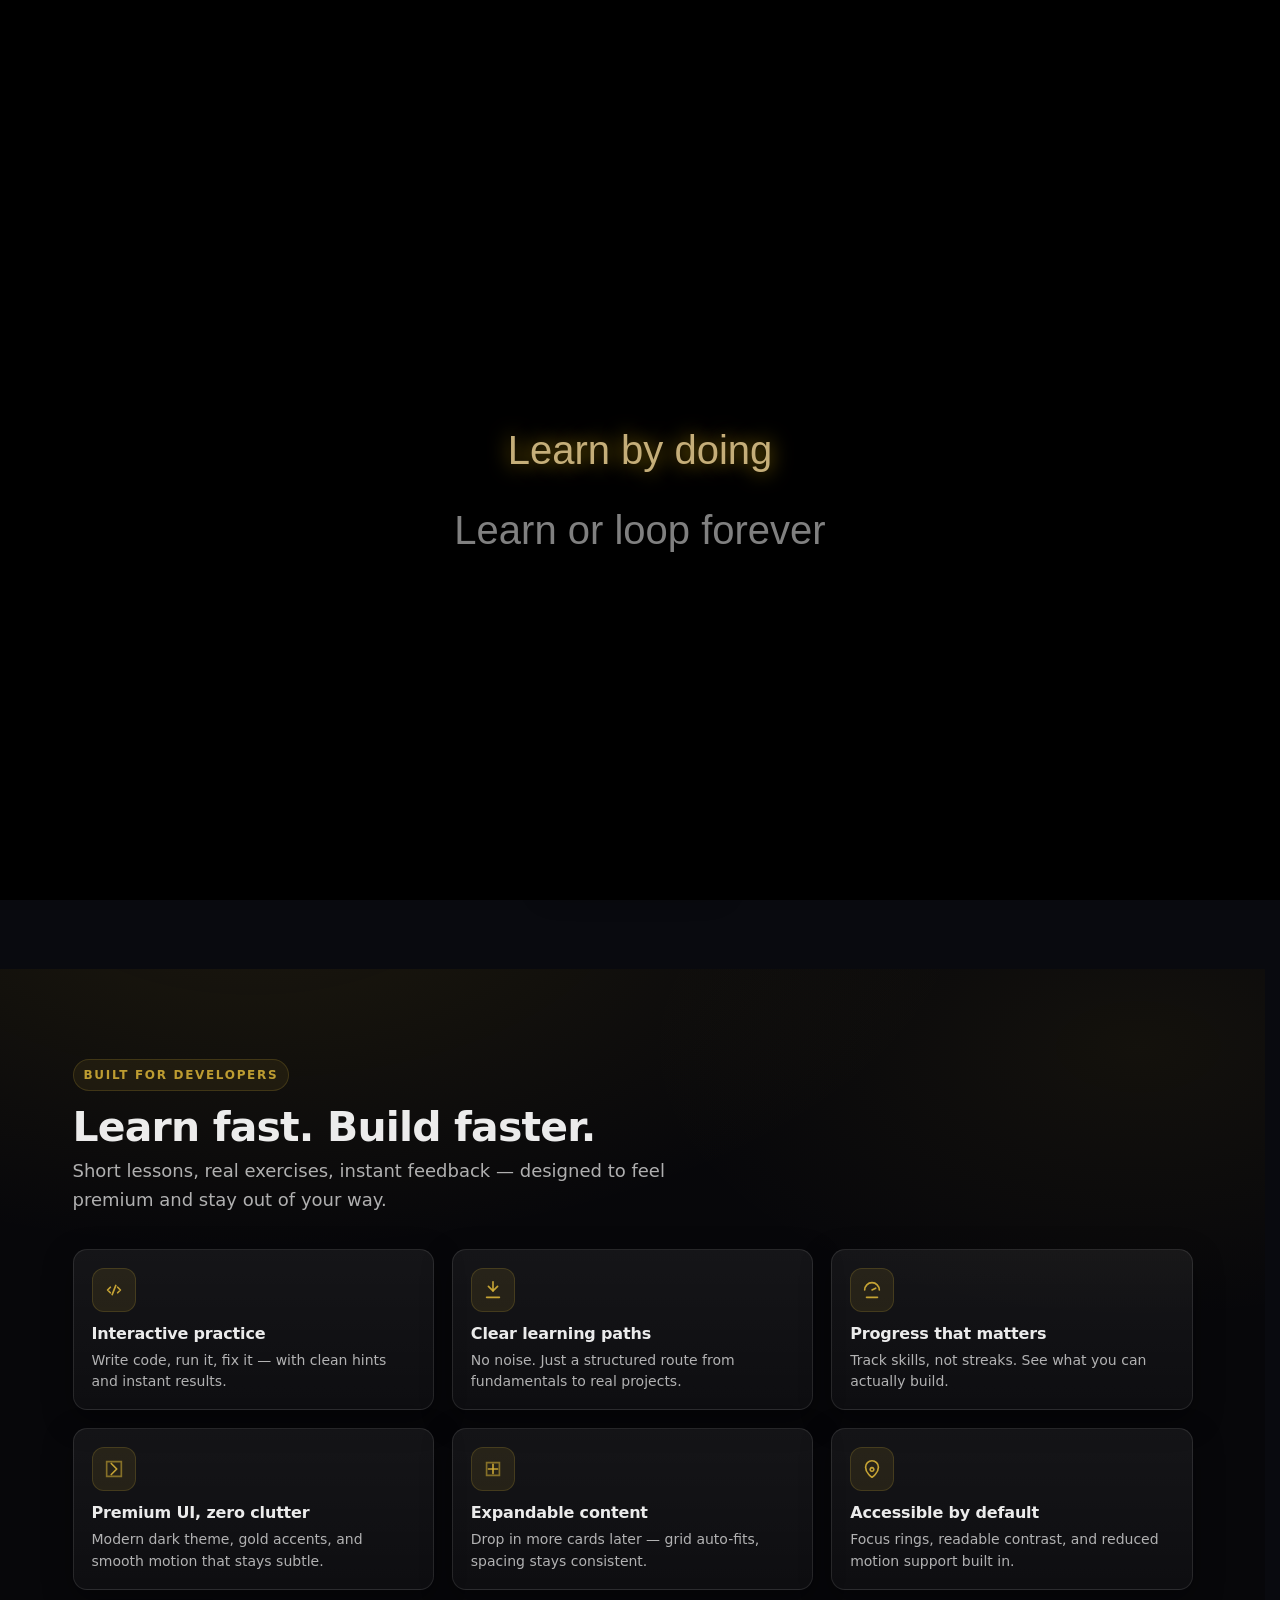
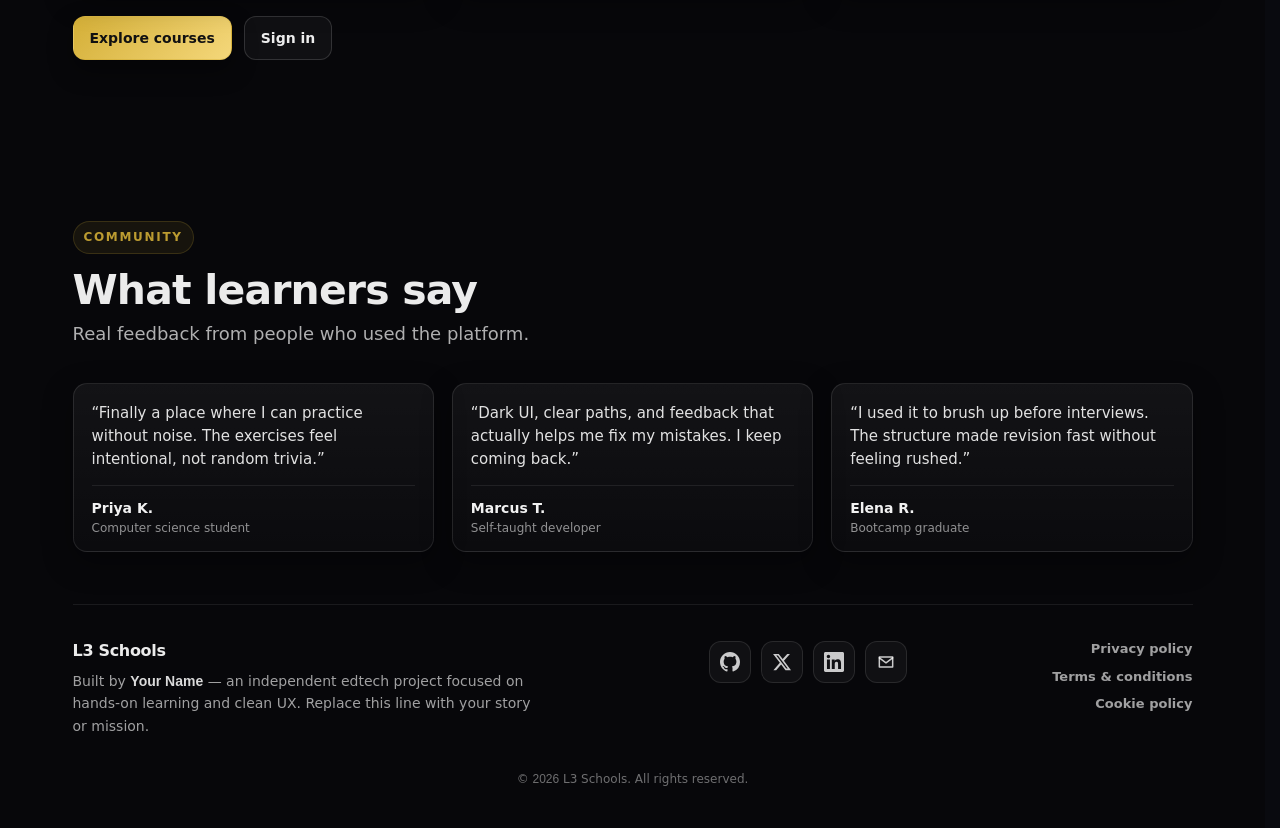
==== commit 5f74d454: "Final" ====
--- a/index.html
+++ b/index.html
@@ -49,8 +49,9 @@
         <nav class="l3-nav" aria-label="Primary">
         <a class="l3-nav__link" href="index.html" aria-current="page">Home</a>
         <a class="l3-nav__link" href="courses.html">Courses</a>
+        <a class="l3-nav__link" href="recommendations.html">Course Advisor</a>
+        <a class="l3-nav__link" href="dashboard.html">Dashboard</a>
         <a class="l3-nav__link" href="login.html">Login</a>
-        <a class="l3-nav__link" href="dashboard.html">Dashboard</a>
         </nav>
     </div>
     </header>
@@ -87,12 +88,15 @@
           <span class="l3-hero-chip__hint">Run code in the flow</span>
         </div>
         <div class="l3-hero-chip">
-          <span class="l3-hero-chip__label">Paths</span>
-          <span class="l3-hero-chip__hint">Structured, no noise</span>
+          <span class="l3-hero-chip__label">Fuzzy FIS</span>
+          <span class="l3-hero-chip__hint">Intelligent advisor</span>
         </div>
         <div class="l3-hero-chip">
           <span class="l3-hero-chip__label">Progress</span>
           <span class="l3-hero-chip__hint">Skills you can prove</span>
+        </div>
+        <div class="l3-hero-chip l3-hero-chip--cta">
+          <a class="l3-hero-chip__link" href="recommendations.html">Fuzzy Advisor →</a>
         </div>
         <div class="l3-hero-chip l3-hero-chip--cta">
           <a class="l3-hero-chip__link" href="courses.html">Browse courses →</a>
--- a/background.css
+++ b/background.css
@@ -1,12 +1,19 @@
 html {
-  height: 100%;
+  min-height: 100%;
   scrollbar-gutter: stable;
-  background: radial-gradient(ellipse at bottom, #1B2735 0%, #090A0F 100%);
+  background-color: #090a0f;
   overflow-x: hidden;
   overflow-y: auto;
 }
+
+body {
+  min-height: 100%;
+  margin: 0;
+  background: transparent;
+}
+
 html.is-loading,
-body.is-loading{
+body.is-loading {
   overflow-x: hidden;
 }
 
@@ -15,6 +22,10 @@
   inset: 0;
   z-index: -1;
   overflow: hidden;
+  background: radial-gradient(ellipse at 50% 100%, #17212e 0%, #090a0f 85%);
+  background-attachment: fixed;
+  background-size: cover;
+  pointer-events: none;
 }
 
 #stars, #stars2, #stars3 {
--- a/index.css
+++ b/index.css
@@ -2,13 +2,11 @@
   --l3-container: 1120px;
 }
 
-/* Shared with all pages that load index.css */
 .l3-container{
   width: min(92vw, var(--l3-container));
   margin-inline: auto;
 }
 
-/* — Hero (motto + animation + strip) — */
 .l3-hero{
   min-height: 100svh;
   display: flex;
@@ -55,7 +53,6 @@
   text-align: center;
 }
 
-/* Animation sits in a full-width row, biased left (not centered as a block) */
 .l3-hero__animation{
   width: 100%;
   padding-left: clamp(20px, 7vw, 120px);
@@ -241,7 +238,6 @@
   background: rgba(212,175,55,0.10);
 }
 
-/* — Footer (testimonials + meta) — same base as features for a continuous band */
 .l3-site-footer{
   background: #07070a;
   color: rgba(255, 255, 255, 0.92);
--- a/animation1/anim.css
+++ b/animation1/anim.css
@@ -1,5 +1,4 @@
 
-/* Main container */
 .container{
   min-height: 100svh;
   display: flex;
@@ -10,7 +9,6 @@
   margin-top: 0;
 }
 
-/* LEFT WORD COLUMN */
 .word-column {
   display: flex;
   flex-direction: column;
@@ -23,7 +21,6 @@
   transition: transform 1s ease, opacity 0.5s;
 }
 
-/* TEXT AREA */
 .text-area {
   font-size: 1.4rem;
   line-height: 2;
@@ -34,11 +31,10 @@
   opacity: 0;
 }
 
-/* FORCE SINGLE LINE */
 .line {
   color: white;
   opacity: 0;
-  white-space: nowrap; /* 🔥 prevents wrapping */
+  white-space: nowrap;
   clip-path: inset(0 100% 0 0);
   transition: clip-path 0.8s ease, opacity 0.4s ease;
 }
--- a/features.css
+++ b/features.css
@@ -1,4 +1,4 @@
-/* ===== L3 Schools: Features Section (drop-in) ===== */
+
 :root{
   --l3-bg: #07070a;
   --l3-surface: rgba(255,255,255,0.04);
